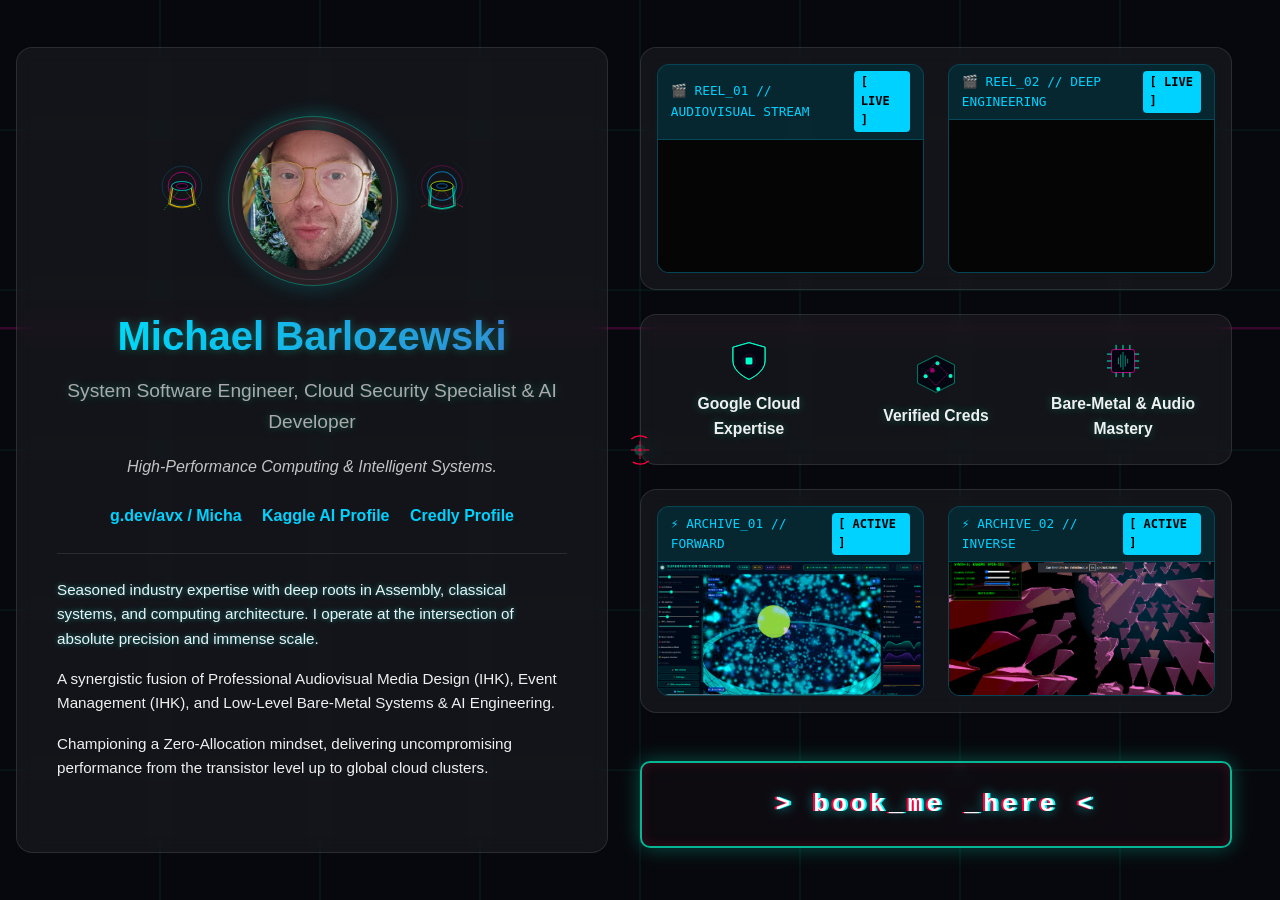
==== index.html @ 61ccd0d4 "init: bare-metal reset" ====
<!-- [2026-08-05] [HTML, Portfolio, Bilingual DACH & Global SEO, Rates & Licensing, Micha] - Organized by Gemini -->
<!DOCTYPE html>
<html lang="en">
<head>
    <meta charset="UTF-8">
    <meta name="viewport" content="width=device-width, initial-scale=1.0">
    <title>Michael Barlozewski | Cloud Security Specialist, Bare-Metal & AI Developer</title>
    
    <!-- Official Canonical Authority -->
    <link rel="canonical" href="https://micha1a.github.io/" />
    
    <!-- Internationalization (i18n) SEO Localization Hreflang Tags -->
    <link rel="alternate" hreflang="x-default" href="https://micha1a.github.io/" />
    <link rel="alternate" hreflang="en" href="https://micha1a.github.io/" />
    <link rel="alternate" hreflang="de" href="https://micha1a.github.io/" />
    
    <!-- Primary SEO Meta Tags (Bilingual Global + DACH Indexed) -->
    <meta name="description" content="Systemsoftware-Entwickler, Cloud Security Specialist & KI-Entwickler in Deutschland & Global. Certified in Azure AI Agents, MLOps, Google Cloud Security & Zero-Allocation O(1) Bare-Metal Architecture.">
    <meta name="keywords" content="Michael Barlozewski, Systemsoftware-Entwickler, Cloud Security Spezialist, KI-Entwickler Deutschland, Rates &amp; Licensing, Tarife &amp; Lizenzen, Bionic Wasm, Quantum Audio, Mediengestaltung IHK, Eventmanagement IHK, Bare-Metal Systems Engineer, Google Cloud Security Specialist, Microsoft Azure AI Specialist, Kaggle AI Developer, MLOps, AI Agents Engineering, High-Performance Computing, Assembly, Zero-Allocation Cloud">
    <meta name="author" content="Michael Barlozewski">
    <meta name="robots" content="index, follow">

    <!-- Open Graph / LinkedIn, Kaggle & WhatsApp Preview (Bilingual Locale Support) -->
    <meta property="og:type" content="profile">
    <meta property="og:url" content="https://micha1a.github.io/">
    <meta property="og:locale" content="en_US">
    <meta property="og:locale:alternate" content="de_DE">
    <meta property="og:title" content="Michael Barlozewski | Cloud Security Specialist & AI Developer">
    <meta property="og:description" content="High-Performance Computing, Google Cloud Security and Enterprise AI Agents Engineering from transistor level to global cloud clusters. Systemsoftware-Entwickler & KI-Architekt.">
    <meta property="og:image" content="https://micha1a.github.io/assets/og-preview.jpg">
    <meta property="og:image:width" content="1200">
    <meta property="og:image:height" content="630">

    <!-- Twitter / X Preview Card -->
    <meta property="twitter:card" content="summary_large_image">
    <meta property="twitter:url" content="https://micha1a.github.io/">
    <meta property="twitter:title" content="Michael Barlozewski | Cloud Security & AI Systems Engineer">
    <meta property="twitter:description" content="High-Performance Computing, Google Cloud Security and Enterprise AI Agents Engineering. Systemsoftware-Entwickler & KI-Spezialist Deutschland.">
    <meta property="twitter:image" content="https://micha1a.github.io/assets/og-preview.jpg">

    <!-- Structured JSON-LD SEO Schema for Google Knowledge Graph & Bots (Dual Language Authority) -->
    <script type="application/ld+json">
    {
      "@context": "https://schema.org",
      "@type": "Person",
      "name": "Michael Barlozewski",
      "jobTitle": [
        "System Software Engineer, Cloud Security Specialist & AI Developer",
        "Systemsoftware-Entwickler, Cloud-Security-Spezialist & KI-Entwickler"
      ],
      "url": "https://micha1a.github.io/",
      "image": "https://micha1a.github.io/assets/og-preview.jpg",
      "sameAs": [
        "https://g.dev/avx",
        "https://www.kaggle.com/michaelbarlozewski",
        "https://www.credly.com/users/_micha_",
        "https://github.com/Micha1A"
      ],
      "knowsAbout": [
        "Google Cloud Security",
        "Microsoft Azure AI",
        "AI Agents Engineering",
        "MLOps Infrastructure",
        "Kaggle Data Science",
        "Bare-Metal Computing",
        "Zero-Allocation O(1) Architecture",
        "Digital Signal Processing",
        "Cybersecurity",
        "Systemsoftware-Entwicklung (Deutschland)",
        "Cloud-Security-Spezialist (DACH)",
        "KI-Entwicklung & High-Performance Computing",
        "Mediengestaltung Bild & Ton (IHK)",
        "Eventmanagement (IHK)",
        "Rechnerarchitektur & Assembly",
        "Quantum Audio Synthesis & DSP",
        "Bionic Wasm UI Architecture",
        "Rates & Licensing (Bilingual B2B)"
      ]
    }
    </script>
    
    <link rel="stylesheet" href="assets/css/style.css">
    <link rel="stylesheet" href="assets/css/matrix_cursor.css">
    <link rel="stylesheet" href="assets/css/avatar_hud.css">
    <link rel="stylesheet" href="assets/css/booking_command.css">
    <link rel="stylesheet" href="assets/css/rates_licensing.css">
    <style>
        :root {
            --bg-color: #0a0a0c;
            --text-main: #f0f0f0;
            --accent: #00d2ff;
            --accent-alt: #3a7bd5;
            --glass-bg: rgba(255, 255, 255, 0.05);
            --glass-border: rgba(255, 255, 255, 0.1);
        }
        * { box-sizing: border-box; }
        body {
            margin: 0;
            padding: 2rem 1rem;
            font-family: 'Inter', -apple-system, BlinkMacSystemFont, "Segoe UI", Roboto, sans-serif;
            background-color: var(--bg-color);
            color: var(--text-main);
            line-height: 1.6;
            min-height: 100vh;
            height: auto;
            overflow-x: hidden;
            overflow-y: auto;
            display: flex;
            align-items: flex-start;
            justify-content: center;
        }
        .hero-bg {
            position: fixed; top:0; left:0; width:100%; height:100%; 
            object-fit: cover; z-index:-1; opacity:0.4; pointer-events: none;
        }
        
        .dashboard {
            width: 95vw;
            height: auto;
            min-height: 85vh;
            max-width: 1400px;
            display: grid;
            grid-template-columns: 1fr 1fr;
            gap: 2rem;
            position: relative;
        }
        
        @media (max-width: 900px) {
            body { 
                height: auto; 
                min-height: 100vh;
                overflow-x: hidden;
                overflow-y: auto; 
                padding: 1rem 0.4rem;
                display: block; 
            }
            .dashboard {
                grid-template-columns: 1fr;
                height: auto;
                width: 100%;
                max-width: 100%;
                margin: 0;
            }
            .panel {
                padding: 1.5rem 0.8rem !important;
                border-radius: 12px;
            }
            .modal-content {
                padding: 1.5rem !important;
            }
            .box-row {
                padding: 1rem 0.6rem !important;
            }
        }

        .panel {
            background: var(--glass-bg);
            border: 1px solid var(--glass-border);
            border-radius: 16px;
            padding: 2.5rem;
            backdrop-filter: blur(10px);
            display: flex;
            flex-direction: column;
            justify-content: center;
        }
        
        .left-panel {
            text-align: center;
            align-items: center;
        }
        
        .avatar-container {
            width: 160px;
            height: 160px;
            border-radius: 50%;
            background: var(--glass-bg);
            border: 1px solid var(--glass-border);
            display: flex;
            align-items: center;
            justify-content: center;
            margin-bottom: 1.5rem;
            cursor: pointer;
            box-shadow: 0 0 20px rgba(0, 210, 255, 0.1);
            transition: transform 0.3s ease, box-shadow 0.3s ease;
        }
        .avatar-container:hover {
            transform: scale(1.05);
            box-shadow: 0 0 30px rgba(0, 210, 255, 0.3);
        }
        .avatar-container img {
            width: 140px;
            height: 140px;
            border-radius: 50%;
            object-fit: cover;
        }
        
        h1 {
            font-size: 2.5rem;
            margin: 0 0 0.5rem 0;
            background: linear-gradient(90deg, var(--accent), var(--accent-alt));
            -webkit-background-clip: text;
            -webkit-text-fill-color: transparent;
        }
        h2 {
            font-size: 1.2rem;
            font-weight: 400;
            margin-bottom: 1rem;
            color: #aaa;
        }
        .motto {
            font-size: 1rem;
            font-style: italic;
            opacity: 0.8;
            margin-bottom: 1.5rem;
        }
        .links a {
            color: var(--accent);
            text-decoration: none;
            margin: 0 0.5rem;
            font-weight: 600;
            border-bottom: 1px solid transparent;
            transition: border-bottom 0.3s ease;
        }
        .links a:hover { border-bottom: 1px solid var(--accent); }
        
        .whoami {
            margin-top: 1.5rem;
            font-size: 0.95rem;
            text-align: left;
            border-top: 1px solid var(--glass-border);
            padding-top: 1.5rem;
        }
        .whoami p { margin-top: 0; margin-bottom: 1rem; }
        
        .right-panel {
            display: flex;
            flex-direction: column;
            gap: 1.5rem;
            padding: 0;
            background: transparent;
            border: none;
            backdrop-filter: none;
            justify-content: space-between;
        }
        
        .box-row {
            background: var(--glass-bg);
            border: 1px solid var(--glass-border);
            border-radius: 16px;
            backdrop-filter: blur(10px);
            display: flex;
            align-items: center;
            justify-content: space-around;
            padding: 1.2rem 1.5rem;
            gap: 1rem;
            flex-wrap: wrap;
            position: relative;
            overflow: hidden;
        }
        .box-row.empty-box {
            border: 1px dashed rgba(255, 255, 255, 0.12);
            background: rgba(255, 255, 255, 0.02);
            min-height: 150px;
            transition: border-color 0.3s ease, background 0.3s ease;
        }
        .box-row.empty-box:hover {
            border-color: rgba(0, 210, 255, 0.3);
            background: rgba(0, 210, 255, 0.04);
        }
        .sub-tile {
            display: flex;
            flex-direction: column;
            align-items: center;
            text-align: center;
            cursor: pointer;
            padding: 1rem;
            border-radius: 12px;
            transition: transform 0.2s cubic-bezier(0.175, 0.885, 0.32, 1.275), background 0.2s ease;
            flex: 1;
            min-width: 140px;
        }
        .sub-tile:hover {
            transform: scale(1.05);
            background: rgba(255, 255, 255, 0.07);
            box-shadow: 0 5px 20px rgba(0, 210, 255, 0.1);
        }
        .sub-tile img {
            width: 56px;
            height: 56px;
            margin-bottom: 0.8rem;
            transition: filter 0.3s ease;
        }
        .sub-tile:hover img {
            filter: drop-shadow(0 0 10px rgba(0, 210, 255, 0.6));
        }
        .sub-tile h3 {
            margin: 0;
            font-size: 1.1rem;
            color: var(--text-main);
            transition: color 0.2s;
            font-weight: 600;
        }
        .sub-tile:hover h3 { color: var(--accent); }

        /* 15% Height Reduction for Badge Row */
        .box-row.badge-row {
            padding: 0.85rem 1.2rem !important;
            min-height: 125px;
            gap: 0.6rem !important;
        }
        .box-row.badge-row .sub-tile {
            padding: 0.6rem 0.8rem !important;
        }
        .box-row.badge-row .sub-tile img {
            width: 46px !important;
            height: 46px !important;
            margin-bottom: 0.4rem !important;
        }
        .box-row.badge-row .sub-tile h3 {
            font-size: 0.98rem !important;
        }

        /* Showcase Row & Dual Sequence Streamers */
        .showcase-row {
            padding: 1rem !important;
            justify-content: space-between !important;
            gap: 1.5rem !important;
        }
        .stream-container {
            flex: 1;
            display: flex;
            flex-direction: column;
            background: rgba(0, 0, 0, 0.5);
            border: 1px solid rgba(0, 210, 255, 0.3);
            border-radius: 12px;
            overflow: hidden;
            cursor: pointer;
            height: 100%;
            min-height: 160px;
            transition: all 0.3s cubic-bezier(0.175, 0.885, 0.32, 1.275);
            position: relative;
        }
        .stream-container:hover {
            transform: translateY(-4px) scale(1.02);
            border-color: var(--accent);
            box-shadow: 0 5px 25px rgba(0, 210, 255, 0.25);
        }
        .stream-header {
            background: rgba(0, 210, 255, 0.15);
            border-bottom: 1px solid rgba(0, 210, 255, 0.2);
            padding: 0.4rem 0.8rem;
            font-family: monospace;
            font-size: 0.8rem;
            color: var(--accent);
            display: flex;
            justify-content: space-between;
            align-items: center;
            user-select: none;
        }
        .stream-tag {
            background: var(--accent);
            color: #000;
            font-weight: bold;
            padding: 0.1rem 0.4rem;
            border-radius: 4px;
            font-size: 0.75rem;
        }
        .sequence-canvas {
            width: 100%;
            height: 100%;
            object-fit: cover;
            display: block;
            background: #050505;
        }
        /* Anti-Scrape & Screenshot Blanket */
        .security-blanket canvas {
            filter: blur(25px) contrast(200%) grayscale(100%) !important;
            opacity: 0.05 !important;
            pointer-events: none !important;
        }

        /* Modal / Pop-up */
        .modal-overlay {
            position: fixed;
            top: 0; left: 0; width: 100%; height: 100%;
            background: rgba(0, 0, 0, 0.85);
            backdrop-filter: blur(12px);
            display: flex;
            align-items: center;
            justify-content: center;
            opacity: 0;
            visibility: hidden;
            pointer-events: none;
            transition: opacity 0.3s ease, visibility 0.3s ease;
            z-index: 1000;
        }
        .modal-overlay.active {
            opacity: 1;
            visibility: visible;
            pointer-events: auto;
        }
        .modal-content {
            background: rgba(10, 10, 12, 0.95);
            border: 1px solid var(--accent);
            border-radius: 16px;
            width: 90%;
            max-width: 600px;
            padding: 3rem;
            transform: scale(0.9);
            transition: transform 0.3s cubic-bezier(0.175, 0.885, 0.32, 1.275);
            position: relative;
            box-shadow: 0 10px 50px rgba(0, 210, 255, 0.25);
        }
        .modal-overlay.active .modal-content {
            transform: scale(1);
        }
        .modal-close {
            position: absolute;
            top: 20px; right: 25px;
            font-size: 2.5rem;
            color: var(--text-main);
            cursor: pointer;
            line-height: 1;
            transition: color 0.2s;
        }
        .modal-close:hover { color: var(--accent); }
        .modal-body h3 {
            margin-top: 0;
            color: var(--accent);
            font-size: 2rem;
            border-bottom: 1px dashed var(--glass-border);
            padding-bottom: 1rem;
            margin-bottom: 1.5rem;
            display: flex;
            align-items: center;
            gap: 1.2rem;
        }
        .modal-body ul {
            padding-left: 1.5rem;
            font-size: 1.15rem;
            margin: 0;
        }
        .modal-body ul li {
            margin-bottom: 1rem;
            color: #ddd;
        }
        
        #terminal-toast {
            position: fixed; bottom: 20px; right: 20px;
            width: 380px; background: rgba(0, 0, 0, 0.95);
            border: 1px solid #0f0; color: #0f0;
            font-family: 'Courier New', Courier, monospace;
            padding: 1rem; border-radius: 8px;
            box-shadow: 0 0 15px rgba(0, 255, 0, 0.2);
            transform: translateX(120%);
            transition: transform 0.3s cubic-bezier(0.175, 0.885, 0.32, 1.275);
            z-index: 9999;
        }
        #terminal-toast.active { transform: translateX(0); }
        #terminal-toast .header { border-bottom: 1px dashed #0f0; padding-bottom: 0.5rem; margin-bottom: 0.5rem; font-weight: bold; }
        #terminal-toast .content { font-size: 0.9rem; line-height: 1.4; }
    </style>
</head>
<body>
    <img src="assets/stitch/hero_grid.svg" class="hero-bg" alt="">

    <!-- ═══ RATES: Mobile scroll-triggered top bar ═══ -->
    <div id="rates-mobile-bar" class="rates-spacer-box" role="button" aria-label="Open Rates and Licensing" tabindex="0">
        <span id="rates-bar-label" class="rates-glitch-text">&gt;Rates_&amp; _Licensing&lt;</span>
    </div>

    <!-- ═══ RATES: Desktop 6s pulse box (top-left) ═══ -->
    <div id="rates-desktop-pulse" role="button" aria-label="Open Rates and Licensing" tabindex="0">
        <div class="rdp-icons">
            <img src="assets/stitch/feynman_rate_icon.svg" class="rdp-icon-glitch" alt="" width="30" height="30">
            <img src="assets/stitch/quantum_audio_icon.svg" class="rdp-icon-glitch" alt="" width="30" height="30" style="animation-delay:0.9s">
            <img src="assets/stitch/enterprise_ai_icon.svg" class="rdp-icon-glitch" alt="" width="30" height="30" style="animation-delay:1.8s">
        </div>
        <span id="rdp-label" class="rdp-label">&gt;Rates_&amp; _Licensing&lt;</span>
    </div>

    <div class="dashboard">
        <div class="panel left-panel">
            <div style="display: flex; align-items: center; justify-content: center; gap: 20px; margin-bottom: 1.5rem;">
                <a href="https://o1.codeberg.page" target="_blank" rel="noopener" style="text-decoration: none; display: flex;">
                    <img src="assets/stitch/bongo_left.svg" alt="Feynman Bongo Left" style="width: 60px; height: auto; opacity: 0.8; flex-shrink: 0; transition: transform 0.3s ease;" onmouseover="this.style.transform='scale(1.1)';" onmouseout="this.style.transform='scale(1)';">
                </a>
                
                <div class="avatar-container" id="avatar-trigger" style="margin-bottom: 0; box-shadow: 0 0 25px rgba(0,255,204,0.15);">
                    <img src="assets/images/michael_barlozewski_400x400.png" alt="Michael Barlozewski - System Software Engineer & Bare-Metal Architect">
                </div>
                
                <a href="https://tops.codeberg.page" target="_blank" rel="noopener" style="text-decoration: none; display: flex;">
                    <img src="assets/stitch/bongo_right.svg" alt="Feynman Bongo Right - Kahan IEEE 754 Homage" style="width: 60px; height: auto; opacity: 0.8; flex-shrink: 0; transition: transform 0.3s ease;" onmouseover="this.style.transform='scale(1.1)';" onmouseout="this.style.transform='scale(1)';">
                </a>
            </div>
            <h1>Michael Barlozewski</h1>
            <h2 data-i18n="subtitle">System Software Engineer, Cloud Security Specialist & AI Developer</h2>
            <div class="motto" data-i18n="motto">High-Performance Computing & Intelligent Systems.</div>
            <div class="links">
                <a href="https://g.dev/avx" target="_blank">g.dev/avx / Micha</a>
                <a href="https://www.kaggle.com/michaelbarlozewski" target="_blank">Kaggle AI Profile</a>
                <a href="https://www.credly.com/users/_micha_" target="_blank">Credly Profile</a>
            </div>
            
            <div class="whoami">
                <p class="glitch-active" data-i18n="whoami1">Seasoned industry expertise with deep roots in Assembly, classical systems, and computing architecture. I operate at the intersection of absolute precision and immense scale.</p>
                <p data-i18n="whoami2">A synergistic fusion of Professional Audiovisual Media Design (IHK), Event Management (IHK), and Low-Level Bare-Metal Systems & AI Engineering.</p>
                <p data-i18n="whoami3">Championing a Zero-Allocation mindset, delivering uncompromising performance from the transistor level up to global cloud clusters.</p>
            </div>
        </div>

        <div class="right-panel">
            <div class="box-row showcase-row">
                <div class="stream-container" id="video-box-1" title="Click to inspect Showreel with sound in O(1) Modal">
                    <div class="stream-header">
                        <span>🎬 REEL_01 // AUDIOVISUAL STREAM</span>
                        <span class="stream-tag">[ LIVE ]</span>
                    </div>
                    <canvas id="canvas-video-1" class="sequence-canvas"></canvas>
                </div>
                <div class="stream-container" id="video-box-2" title="Click to inspect Showreel with sound in O(1) Modal">
                    <div class="stream-header">
                        <span>🎬 REEL_02 // DEEP ENGINEERING</span>
                        <span class="stream-tag">[ LIVE ]</span>
                    </div>
                    <canvas id="canvas-video-2" class="sequence-canvas"></canvas>
                </div>
            </div>

            <div class="box-row badge-row">
                <div class="sub-tile tile" data-modal="modal-gcp">
                    <img src="assets/stitch/security_badge.svg" alt="Google Cloud Security Specialist & Architecture Badge">
                    <h3>Google Cloud Expertise</h3>
                </div>
                <div class="sub-tile tile" data-modal="modal-badges">
                    <img src="assets/stitch/ai_badge.svg" alt="AI & MLOps Verified Credly Badges">
                    <h3>Verified Creds</h3>
                </div>
                <div class="sub-tile tile" data-modal="modal-baremetal">
                    <img src="assets/stitch/baremetal_badge.svg" alt="Bare-Metal Wasm & Zero-Allocation O(1) Audio Mastery">
                    <h3>Bare-Metal & Audio Mastery</h3>
                </div>
            </div>
            
            <div class="box-row showcase-row">
                <div class="stream-container" id="stream-box-1" title="Click to inspect in O(1) Modal">
                    <div class="stream-header">
                        <span>⚡ ARCHIVE_01 // FORWARD</span>
                        <span class="stream-tag">[ ACTIVE ]</span>
                    </div>
                    <canvas id="canvas-stream-1" class="sequence-canvas"></canvas>
                </div>
                <div class="stream-container" id="stream-box-2" title="Click to inspect in O(1) Modal">
                    <div class="stream-header">
                        <span>⚡ ARCHIVE_02 // INVERSE</span>
                        <span class="stream-tag">[ ACTIVE ]</span>
                    </div>
                    <canvas id="canvas-stream-2" class="sequence-canvas"></canvas>
                </div>
            </div>

            <div class="booking-spacer-box">
                <span class="spacer-glitch-text">&gt; book_me _here &lt;</span>
            </div>

            <div id="booking-overlay" class="booking-overlay"></div>
            <div class="booking-command-container">
                <div class="booking-close" id="booking-close" title="Close &amp; Abort Command">&times;</div>
                
                <!-- STITCH-GOTT RABAUKE 1.5s O(1) BARE-METAL TRANSITION SVG SCREEN -->
                <div id="booking-transition-screen" style="display:none; opacity:0; flex-direction:column; align-items:center; justify-content:center; padding:30px 20px; text-align:center; transition:opacity 0.3s ease;">
                    <div class="booking-transition-svg-wrapper">
                        <svg viewBox="0 0 300 130" width="300" height="130" style="overflow:visible;">
                            <defs>
                                <linearGradient id="bm-grad" x1="0" y1="0" x2="1" y2="0">
                                    <stop offset="0%" stop-color="#ffae00" stop-opacity="0.2"/>
                                    <stop offset="50%" stop-color="#00ffcc" stop-opacity="0.95"/>
                                    <stop offset="100%" stop-color="#ffae00" stop-opacity="0.2"/>
                                </linearGradient>
                                <style>
                                    @keyframes spinGear { 0% { transform: rotate(0deg); } 100% { transform: rotate(360deg); } }
                                    @keyframes spinGearRev { 0% { transform: rotate(0deg); } 100% { transform: rotate(-360deg); } }
                                    @keyframes pulseBus { 0%, 100% { stroke-dashoffset: 0; opacity: 1; } 50% { stroke-dashoffset: 24; opacity: 0.5; } }
                                </style>
                            </defs>
                            <!-- Bare-Metal Circuit & Bus Grid -->
                            <g stroke="rgba(0,255,204,0.15)" stroke-width="1">
                                <rect x="15" y="15" width="270" height="100" rx="8" fill="none" stroke-dasharray="6 4"/>
                                <line x1="50" y1="15" x2="50" y2="115"/><line x1="250" y1="15" x2="250" y2="115"/>
                                <line x1="15" y1="65" x2="285" y2="65"/>
                            </g>
                            <!-- Animated SIMD Data Highway (Top & Bottom) -->
                            <path d="M 25,35 L 275,35 M 25,95 L 275,95" fill="none" stroke="url(#bm-grad)" stroke-width="2.5" stroke-dasharray="12 12" style="animation: pulseBus 0.8s linear infinite; filter: drop-shadow(0 0 5px #00ffcc);"/>
                            <!-- Central O(1) Processor Core & Gears -->
                            <g style="transform-origin: 150px 65px;">
                                <!-- Outer Gear -->
                                <polygon points="150,25 158,35 170,35 175,47 187,52 187,65 187,78 175,83 170,95 158,95 150,105 142,95 130,95 125,83 113,78 113,65 113,52 125,47 130,35 142,35" fill="none" stroke="#ffae00" stroke-width="1.5" style="transform-origin: 150px 65px; animation: spinGear 4s linear infinite; filter: drop-shadow(0 0 6px #ffae00);"/>
                                <!-- Inner SIMD Ring -->
                                <circle cx="150" cy="65" r="22" fill="none" stroke="#00ffcc" stroke-width="2" stroke-dasharray="10 5" style="transform-origin: 150px 65px; animation: spinGearRev 2.5s linear infinite; filter: drop-shadow(0 0 6px #00ffcc);"/>
                                <!-- O(1) Center Badge -->
                                <circle cx="150" cy="65" r="12" fill="#0f141e" stroke="#ffae00" stroke-width="1.5"/>
                                <text x="150" y="69" font-size="9" fill="#00ffcc" text-anchor="middle" font-weight="900">O(1)</text>
                            </g>
                        </svg>
                    </div>
                    <div style="color:#00ffcc; font-weight:900; letter-spacing:2px; margin-top:18px; font-size:1.05rem; text-shadow:0 0 10px rgba(0,255,204,0.8);">⚡ ESTABLISHING O(1) BARE-METAL EXECUTIVE LINK...</div>
                    <div style="color:#ffae00; font-size:0.8rem; letter-spacing:2px; margin-top:6px; text-transform:uppercase; font-weight:700;">Zero-Allocation SIMD Bridge Active // Lock-Free Channel</div>
                </div>

                <div id="booking-main-ui" style="transition: opacity 0.3s ease;">
                    <div class="booking-header">
                        <div class="booking-title-wrapper">
                            <span class="pulse-indicator gold"></span>
                            <span>DIRECT EXECUTIVE BOOKING // O(1) INSTANT DISPATCH</span>
                        </div>
                        <span class="booking-tag">STATUS: AVAILABLE FOR HIGH-IMPACT MISSIONS</span>
                    </div>
                    <div class="booking-input-bar">
                        <div class="prompt-symbol">&gt;_</div>
                        <input type="text" id="booking-prompt-input" placeholder="Initiate project command... (e.g. &quot;IHN BRAUCHEN WIR! We need your O(1) mastery&quot;)" autocomplete="off">
                        <button id="booking-dispatch-btn" class="dispatch-btn" title="Send Command">
                            <span>DISPATCH [O(1)]</span>
                            <svg viewBox="0 0 24 24" width="18" height="18"><path fill="currentColor" d="M2.01 21L23 12 2.01 3 2 10l15 2-15 2z"/></svg>
                        </button>
                    </div>
                    <div class="booking-options-hint">
                        <span>⚡ POWERED BY SILICON WEB AUDIO &amp; C-MAJOR SNAP</span> • <span>SELECT TARGET:</span>
                        <span class="target-badge active" data-target="whatsapp">WHATSAPP [INSTANT]</span>
                        <span class="target-badge" data-target="email">ENTERPRISE EMAIL</span>
                    </div>
                </div>
            </div>
        </div>
    </div>

    <!-- ═══ RATES: Overlay & Panel ═══ -->
    <div id="rates-overlay"></div>
    <div id="rates-panel" role="dialog" aria-modal="true" aria-label="Rates and Licensing">
        <button class="rates-close-btn" id="rates-close-btn" title="Close">&times;</button>
        <div class="rates-panel-header">
            <div class="rates-panel-title">
                <span class="rates-pulse-dot"></span>
                <span id="rates-panel-title">⚡ RATES &amp; LICENSING</span>
            </div>
        </div>
        <button class="rates-back-btn" id="rates-back-btn">← BACK</button>
        <div class="rates-scroll-body" id="rates-scroll-body"></div>
    </div>

    <div class="modal-overlay" id="modal-overlay">
        <div class="modal-content">
            <div class="modal-close" id="modal-close">&times;</div>
            <div class="modal-body" id="modal-body-content">
            </div>
        </div>
    </div>

    <div id="terminal-toast">
        <div class="header">⚡ O(1) BARE-METAL COMMAND CONSOLE ACTIVATED</div>
        <div class="content" id="terminal-content">
            Initialize telemetry...<br>
            Allocations: 0<br>
            Latency: 0ms<br>
            System: Optimal
        </div>
    </div>

    <script src="assets/js/i18n.js" defer></script>
    <script src="assets/js/rates_engine.js" defer></script>
    <script src="assets/js/main.js" defer></script>
    <script src="assets/js/sequence_engine.js" defer></script>
    <script src="assets/js/video_engine.js" defer></script>
    <script src="assets/js/matrix_cursor.js" defer></script>
    <script src="assets/js/audio_engine.js" defer></script>
</body>
</html>
---- assets/css/style.css ----
/* [2026-08-01] [CSS, Design System, O(1)] - Organized by Gemini */
:root {
  --bg-color: #0a0a0a;
  --accent-cyan: #00ffcc;
  --accent-magenta: #ff00aa;
  --text-main: #ffffff;
  --glass-bg: rgba(255, 255, 255, 0.05);
  --glass-border: rgba(255, 255, 255, 0.1);
}

* {
  box-sizing: border-box;
  margin: 0;
  padding: 0;
}

body {
  background-color: var(--bg-color);
  color: var(--text-main);
  font-family: 'Segoe UI', Tahoma, Geneva, Verdana, sans-serif;
  min-height: 100vh;
  display: flex;
  flex-direction: column;
  overflow-x: hidden;
}

.hero-section {
  position: relative;
  width: 100vw;
  height: 100vh;
  display: flex;
  justify-content: center;
  align-items: center;
  overflow: hidden;
}

.hero-background {
  position: absolute;
  top: 0;
  left: 0;
  width: 100%;
  height: 100%;
  z-index: -1;
}

.glass-card {
  background: var(--glass-bg);
  backdrop-filter: blur(12px);
  -webkit-backdrop-filter: blur(12px);
  border: 1px solid var(--glass-border);
  border-radius: 16px;
  padding: 2rem;
  transition: transform 0.3s ease, border-color 0.3s ease;
}

.glass-card:hover {
  transform: translateY(-5px);
  border-color: var(--accent-cyan);
  box-shadow: 0 0 15px rgba(0, 255, 204, 0.2);
}

.badge-grid {
  display: grid;
  grid-template-columns: repeat(auto-fit, minmax(200px, 1fr));
  gap: 2rem;
  padding: 2rem;
  max-width: 1200px;
  margin: 0 auto;
}

.badge-item {
  display: flex;
  flex-direction: column;
  align-items: center;
  text-align: center;
}

.badge-icon {
  width: 150px;
  height: 150px;
  margin-bottom: 1rem;
}

h1, h2, h3 {
  color: var(--accent-cyan);
  text-shadow: 0 0 10px rgba(0, 255, 204, 0.3);
}
---- assets/css/matrix_cursor.css ----
/* [2026-08-01] [CSS, O(1), Matrix Cursor & Whoami Glitch, Zero-Allocation] - Organized by Gemini */

body, a, button, input, textarea, select, .tile, .sub-tile, .stream-container, .avatar-container, .modal-close, .whoami {
    cursor: none !important;
}

#matrix-cursor-canvas {
    position: fixed;
    top: 0;
    left: 0;
    width: 100vw;
    height: 100vh;
    background: transparent !important;
    pointer-events: none !important;
    z-index: 1000000;
    contain: strict;
    will-change: transform;
}

.whoami {
    position: relative;
    transition: text-shadow 0.2s ease, filter 0.2s ease;
    will-change: text-shadow, transform;
    user-select: none;
}

.whoami p {
    position: relative;
    transition: transform 0.1s cubic-bezier(0.175, 0.885, 0.32, 1.275), color 0.2s ease;
    will-change: transform, text-shadow;
}

.whoami:hover p, .whoami.matrix-glitching p {
    color: #fff;
    text-shadow: 
        -2px 0 0 rgba(255, 0, 60, 0.9), 
        2px 0 0 rgba(0, 255, 255, 0.9), 
        0 0 10px rgba(255, 0, 60, 0.4);
    animation: whoamiCyberShift 2.5s infinite linear;
}

.whoami p:nth-child(1):hover {
    transform: translate3d(-3px, 0, 0) skewX(-2deg);
    text-shadow: -3px 0 0 #ff003c, 3px 0 0 #00ffff, 0 0 15px rgba(255, 0, 60, 0.8);
}

.whoami p:nth-child(2):hover {
    transform: translate3d(4px, 0, 0) skewX(2deg);
    text-shadow: -4px 0 0 #00ffff, 4px 0 0 #ff003c, 0 0 15px rgba(0, 255, 255, 0.8);
}

.whoami p:nth-child(3):hover {
    transform: translate3d(-2px, -1px, 0) scale(1.01);
    text-shadow: -2px 0 0 #ff003c, 2px 0 0 #ff0000, 0 0 20px rgba(255, 0, 60, 1.0);
}

.whoami.matrix-glitching {
    animation: whoamiGlitchHard 0.3s cubic-bezier(0.25, 0.46, 0.45, 0.94) both;
}

.whoami.matrix-glitching p {
    animation: none;
    color: #ff003c;
    text-shadow: -4px 0 0 #00ffff, 4px 0 0 #ff003c, 0 0 12px #ffffff !important;
    transform: translate3d(2px, 0, 0);
}

.whoami::after {
    content: "";
    position: absolute;
    top: 0; left: 0; width: 100%; height: 100%;
    background: linear-gradient(180deg, 
        transparent 0%, 
        rgba(0, 255, 204, 0.05) 45%, 
        rgba(255, 0, 60, 0.4) 50%, 
        rgba(0, 255, 255, 0.15) 55%, 
        transparent 100%);
    background-size: 100% 20px;
    pointer-events: none !important;
    opacity: 0;
    transition: opacity 0.3s ease;
    mix-blend-mode: screen;
}

.whoami:hover::after, .whoami.matrix-glitching::after {
    opacity: 1;
    animation: systemScanline75Hz 0.13333s linear infinite !important;
}

.stream-container:hover::after {
    content: "";
    position: absolute;
    top: 0; left: 0; width: 100%; height: 100%;
    background: repeating-linear-gradient(0deg, rgba(0,210,255,0.15), rgba(0,210,255,0.15) 1px, transparent 1px, transparent 4px);
    pointer-events: none !important;
    animation: systemScanline75Hz 0.13333s linear infinite !important;
}

@keyframes systemScanline75Hz {
    0% { transform: translate3d(0, -4px, 0); opacity: 0.85; }
    50% { opacity: 1.0; filter: drop-shadow(0 0 6px #00ffff); }
    100% { transform: translate3d(0, 4px, 0); opacity: 0.65; }
}

@keyframes whoamiCyberShift {
    0% {
        text-shadow: -2px 0 0 rgba(255, 0, 60, 0.8), 2px 0 0 rgba(0, 255, 255, 0.8);
        transform: translate3d(0, 0, 0);
    }
    48% {
        text-shadow: -2px 0 0 rgba(255, 0, 60, 0.8), 2px 0 0 rgba(0, 255, 255, 0.8);
        transform: translate3d(0, 0, 0);
    }
    50% {
        text-shadow: 3px 0 0 rgba(0, 255, 255, 1.0), -3px 0 0 rgba(255, 0, 60, 1.0);
        transform: translate3d(-2px, 0, 0) skewX(-1deg);
    }
    52% {
        text-shadow: -2px 0 0 rgba(255, 0, 60, 0.8), 2px 0 0 rgba(0, 255, 255, 0.8);
        transform: translate3d(0, 0, 0) skewX(0deg);
    }
    90% {
        text-shadow: -2px 0 0 rgba(255, 0, 60, 0.8), 2px 0 0 rgba(0, 255, 255, 0.8);
        transform: translate3d(0, 0, 0);
    }
    92% {
        text-shadow: 4px 0 0 #ff003c, -4px 0 0 #00ffff;
        transform: translate3d(2px, 1px, 0) skewX(1deg);
    }
    94% {
        text-shadow: -2px 0 0 rgba(255, 0, 60, 0.8), 2px 0 0 rgba(0, 255, 255, 0.8);
        transform: translate3d(0, 0, 0) skewX(0deg);
    }
    100% {
        text-shadow: -2px 0 0 rgba(255, 0, 60, 0.8), 2px 0 0 rgba(0, 255, 255, 0.8);
        transform: translate3d(0, 0, 0);
    }
}

@keyframes whoamiGlitchHard {
    0% { transform: translate3d(0, 0, 0); }
    20% { transform: translate3d(-5px, 2px, 0) skewX(-5deg); }
    40% { transform: translate3d(6px, -2px, 0) skewX(5deg); }
    60% { transform: translate3d(-3px, 1px, 0) skewX(-2deg); }
    80% { transform: translate3d(4px, -1px, 0) skewX(3deg); }
    100% { transform: translate3d(0, 0, 0) skewX(0deg); }
}

@media (max-width: 900px), (hover: none) and (pointer: coarse) {
    #matrix-cursor-canvas {
        display: none !important;
    }
    body, a, button, input, textarea, select, .tile, .sub-tile, .stream-container, .avatar-container, .modal-close, .whoami {
        cursor: auto !important;
    }
}
---- assets/css/avatar_hud.css ----
/* [2026-08-01] [CSS, Stitch-Bro, Avatar Cyber-HUD Integration, O(1)] - Organized by Gemini */

.avatar-container {
    position: relative;
    overflow: visible !important;
    z-index: 10;
    margin-top: 1rem;
    margin-bottom: 2.2rem;
}

.avatar-container::before {
    content: '';
    position: absolute;
    top: 50%;
    left: 50%;
    width: 260px;
    height: 260px;
    margin-top: -130px;
    margin-left: -130px;
    background: url('../stitch/avatar_hud.svg') no-repeat center center;
    background-size: contain;
    pointer-events: none;
    z-index: -1;
    transition: transform 0.4s cubic-bezier(0.175, 0.885, 0.32, 1.275), filter 0.4s ease;
}

.avatar-container::after {
    content: '';
    position: absolute;
    top: 50%;
    left: 50%;
    width: 168px;
    height: 168px;
    margin-top: -84px;
    margin-left: -84px;
    border-radius: 50%;
    border: 1px solid rgba(0, 255, 204, 0.35);
    box-shadow: 0 0 25px rgba(0, 210, 255, 0.15), inset 0 0 15px rgba(255, 0, 60, 0.25);
    pointer-events: none;
    z-index: 1;
    transition: all 0.3s ease;
}

.avatar-container:hover::before {
    transform: scale(1.08);
    filter: drop-shadow(0 0 12px rgba(0, 255, 204, 0.6)) drop-shadow(0 0 18px rgba(255, 0, 60, 0.45));
}

.avatar-container:hover::after {
    border-color: rgba(255, 0, 60, 0.65);
    box-shadow: 0 0 35px rgba(0, 255, 204, 0.4), inset 0 0 20px rgba(255, 0, 170, 0.45);
    transform: scale(1.02);
}

.cyber-avatar-wrapper {
    position: relative;
    width: 260px;
    height: 260px;
    display: flex;
    align-items: center;
    justify-content: center;
    margin: 1rem auto 2.2rem auto;
    background: url('../stitch/avatar_hud.svg') no-repeat center center;
    background-size: contain;
}

.cyber-avatar-wrapper .avatar-container {
    margin: 0 !important;
    z-index: 2;
}

@media (max-width: 600px) {
    .avatar-container::before {
        width: 220px;
        height: 220px;
        margin-top: -110px;
        margin-left: -110px;
    }
    .avatar-container {
        margin-bottom: 1.5rem;
    }
    .cyber-avatar-wrapper {
        width: 220px;
        height: 220px;
    }
}
---- assets/css/booking_command.css ----
/* [2026-08-01] [CSS, AI Booking Command Bar & Spacer Glitch, O(1)] - Organized by Gemini */

.booking-spacer-box {
    width: 100%;
    margin: 1.5rem 0 0.3rem 0;
    padding: 1.35rem 1.5rem;
    min-height: 76px;
    background: rgba(15, 12, 18, 0.85);
    border: 2px solid rgba(0, 255, 204, 0.7);
    border-radius: 10px;
    box-shadow: 0 0 20px rgba(0, 255, 204, 0.3), inset 0 0 12px rgba(255, 0, 60, 0.2);
    backdrop-filter: blur(12px);
    display: flex;
    align-items: center;
    justify-content: center;
    text-align: center;
    cursor: pointer;
    transition: all 0.3s cubic-bezier(0.175, 0.885, 0.32, 1.275);
    z-index: 50;
    position: relative;
    overflow: hidden;
}

.booking-spacer-box:hover {
    border-color: #ff003c;
    box-shadow: 0 0 30px rgba(255, 0, 60, 0.6), inset 0 0 20px rgba(0, 255, 255, 0.3);
    transform: scale(1.02) translateY(-2px);
}

.spacer-glitch-text {
    font-family: 'Consolas', 'Courier New', monospace;
    font-size: 1.55rem;
    font-weight: 900;
    color: #ffffff;
    letter-spacing: 4px;
    text-shadow: -2px 0 0 #ff003c, 2px 0 0 #00ffff, 0 0 12px rgba(0, 255, 255, 0.8);
    position: relative;
    display: inline-block;
    animation: spacerHyperGlitch 1.8s infinite linear;
}

.whoami p.glitch-active {
    position: relative;
    animation: cyberTextGlitch 4s infinite linear;
    color: #f0f0f0;
    text-shadow: 0 0 5px rgba(0, 255, 255, 0.5);
}

@keyframes spacerHyperGlitch {
    0%, 82%, 100% {
        transform: translate3d(0, 0, 0);
        text-shadow: -2px 0 0 #ff003c, 2px 0 0 #00ffff, 0 0 12px rgba(0, 255, 255, 0.8);
        color: #ffffff;
    }
    84% {
        transform: translate3d(-3px, 1px, 0) skewX(-4deg);
        text-shadow: -3px 0 0 #00ffff, 3px 0 0 #ff003c, 0 0 20px #ffffff;
        color: #ff003c;
    }
    86% {
        transform: translate3d(3px, -2px, 0) skewX(5deg);
        text-shadow: 2px 0 0 #ffb703, -2px 0 0 #00e676, 0 0 15px #00e676;
        color: #00ffff;
    }
    88% {
        transform: translate3d(-1px, 0, 0);
        text-shadow: -2px 0 0 #ff003c, 2px 0 0 #00ffff;
        color: #ffb703;
    }
    92% {
        transform: translate3d(2px, 2px, 0) skewX(-2deg);
        text-shadow: 0 0 20px #ff003c;
        color: #ffffff;
    }
}

@keyframes cyberTextGlitch {
    0%, 88%, 100% {
        transform: translate3d(0, 0, 0);
        text-shadow: 0 0 8px #ffb703, 0 0 15px rgba(0, 230, 118, 0.4);
    }
    90% {
        transform: translate3d(-2px, 1px, 0);
        text-shadow: -2px 0 #ff0055, 2px 0 #00ffff;
    }
    92% {
        transform: translate3d(2px, -1px, 0);
        text-shadow: 2px 0 #00e676, -2px 0 #ffb703;
    }
    94% {
        transform: translate3d(-1px, 0, 0);
        text-shadow: -1px 0 #00ffff, 1px 0 #ff0055;
    }
    96% {
        transform: translate3d(1px, 2px, 0);
        text-shadow: 0 0 15px #00e676;
    }
}

.booking-spacer-box.active {
    border-color: #00e676;
    box-shadow: 0 0 25px rgba(0, 230, 118, 0.5), inset 0 0 15px rgba(0, 230, 118, 0.2);
    background: rgba(10, 25, 15, 0.85);
}

.booking-overlay {
    position: fixed;
    top: 0; left: 0; width: 100vw; height: 100vh;
    background: rgba(5, 4, 8, 0.82);
    backdrop-filter: blur(8px);
    opacity: 0;
    visibility: hidden;
    pointer-events: none;
    transition: opacity 0.35s ease, visibility 0.35s ease;
    z-index: 999990;
}

.booking-overlay.active {
    opacity: 1;
    visibility: visible;
    pointer-events: auto;
}

.booking-close {
    position: absolute;
    top: 18px; right: 22px;
    font-size: 2.3rem;
    color: #ffb703;
    cursor: pointer;
    line-height: 1;
    z-index: 200;
    transition: all 0.2s ease;
}

.booking-close:hover {
    color: #ff003c;
    transform: scale(1.15) rotate(90deg);
    text-shadow: 0 0 15px #ff003c;
}

.booking-command-container {
    position: fixed;
    top: 50%;
    left: 50%;
    transform: translate(-50%, -50%) scale(0.85);
    width: 92%;
    max-width: 780px;
    margin-top: 0;
    max-height: 0;
    padding: 0 2.5rem;
    opacity: 0;
    visibility: hidden;
    pointer-events: none;
    background: rgba(18, 14, 10, 0.96);
    border: 0 solid rgba(255, 183, 3, 0.45);
    border-radius: 16px;
    box-shadow: 0 25px 90px rgba(0, 0, 0, 0.95);
    backdrop-filter: blur(20px);
    overflow: hidden;
    transition: all 0.4s cubic-bezier(0.16, 1, 0.3, 1);
    z-index: 999999;
}

.booking-command-container.active {
    transform: translate(-50%, -50%) scale(1);
    max-height: 550px;
    padding: 2.5rem;
    opacity: 1;
    visibility: visible;
    pointer-events: auto;
    border: 2px solid rgba(255, 183, 3, 0.85);
    box-shadow: 0 25px 90px rgba(0, 0, 0, 0.95), 0 0 60px rgba(255, 183, 3, 0.45), inset 0 0 30px rgba(255, 145, 0, 0.25);
}

.booking-command-container::before {
    content: "";
    position: absolute;
    top: 0; left: 0; width: 100%; height: 2px;
    background: linear-gradient(90deg, transparent, #ffb703, #00e676, #ffb703, transparent);
    background-size: 200% 100%;
    animation: gradientShift 3s linear infinite;
}

.booking-command-container:hover {
    border-color: rgba(255, 183, 3, 1.0);
    box-shadow: 0 25px 90px rgba(0, 0, 0, 0.95), 0 0 70px rgba(255, 183, 3, 0.5), inset 0 0 35px rgba(0, 230, 118, 0.2);
}

.booking-header {
    display: flex;
    align-items: center;
    justify-content: space-between;
    margin-bottom: 1.2rem;
    padding-right: 35px;
    font-family: 'Consolas', 'Courier New', monospace;
    font-size: 0.88rem;
    color: #ffb703;
    letter-spacing: 1px;
}

.booking-title-wrapper {
    display: flex;
    align-items: center;
    gap: 0.6rem;
    font-weight: 700;
    text-shadow: 0 0 8px rgba(255, 183, 3, 0.6);
}

.pulse-indicator.gold {
    width: 10px;
    height: 10px;
    background: #00e676;
    border-radius: 50%;
    box-shadow: 0 0 10px #00e676, 0 0 20px #00e676;
    animation: goldPulse 1.5s infinite alternate;
}

.booking-tag {
    background: rgba(0, 230, 118, 0.15);
    color: #00e676;
    padding: 0.2rem 0.6rem;
    border: 1px solid rgba(0, 230, 118, 0.4);
    border-radius: 4px;
    font-size: 0.75rem;
    font-weight: 700;
    text-shadow: 0 0 6px rgba(0, 230, 118, 0.8);
}

.booking-input-bar {
    display: flex;
    align-items: center;
    background: rgba(8, 7, 5, 0.85);
    border: 1px solid rgba(255, 183, 3, 0.35);
    border-radius: 8px;
    padding: 0.4rem 0.6rem 0.4rem 1rem;
    gap: 0.8rem;
    transition: border 0.3s ease, box-shadow 0.3s ease;
}

.booking-input-bar:focus-within {
    border-color: #ffb703;
    box-shadow: 0 0 20px rgba(255, 183, 3, 0.4), inset 0 0 10px rgba(255, 183, 3, 0.1);
}

.prompt-symbol {
    color: #ffb703;
    font-family: 'Consolas', monospace;
    font-weight: 900;
    font-size: 1.2rem;
    text-shadow: 0 0 8px #ffb703;
}

#booking-prompt-input {
    flex: 1;
    background: transparent;
    border: none;
    color: #ffffff;
    font-family: 'Consolas', 'Courier New', monospace;
    font-size: 0.95rem;
    outline: none;
}

#booking-prompt-input::placeholder {
    color: rgba(255, 183, 3, 0.5);
    font-style: italic;
}

.dispatch-btn {
    display: flex;
    align-items: center;
    gap: 0.5rem;
    background: linear-gradient(135deg, #ffb703, #ff9100);
    color: #0a0a0c;
    font-family: 'Consolas', monospace;
    font-weight: 900;
    font-size: 0.85rem;
    padding: 0.5rem 1.2rem;
    border: none;
    border-radius: 6px;
    box-shadow: 0 0 15px rgba(255, 183, 3, 0.5);
    transition: all 0.2s ease;
    user-select: none;
}

.dispatch-btn:hover {
    background: linear-gradient(135deg, #00e676, #00b248);
    color: #ffffff;
    box-shadow: 0 0 25px rgba(0, 230, 118, 0.8);
    transform: scale(1.04);
}

.dispatch-btn:active {
    transform: scale(0.97);
}

.booking-options-hint {
    display: flex;
    align-items: center;
    justify-content: flex-start;
    gap: 0.8rem;
    margin-top: 0.6rem;
    font-family: 'Consolas', monospace;
    font-size: 0.75rem;
    color: #a0a0a5;
}

.target-badge {
    padding: 0.15rem 0.5rem;
    border-radius: 4px;
    border: 1px solid rgba(255, 255, 255, 0.2);
    cursor: pointer;
    transition: all 0.2s ease;
}

.target-badge.active, .target-badge:hover {
    border-color: #00e676;
    color: #00e676;
    background: rgba(0, 230, 118, 0.15);
    text-shadow: 0 0 6px #00e676;
}

@keyframes goldPulse {
    0% { transform: scale(0.9); box-shadow: 0 0 5px #00e676; }
    100% { transform: scale(1.15); box-shadow: 0 0 15px #00e676, 0 0 25px #ffb703; }
}

@keyframes gradientShift {
    0% { background-position: 0% 0%; }
    100% { background-position: 200% 0%; }
}

@media (max-width: 900px) {
    .booking-command-container {
        top: 5% !important;
        left: 50% !important;
        transform: translate(-50%, -20px) scale(0.9) !important;
        width: 95% !important;
    }
    .booking-command-container.active {
        transform: translate(-50%, 0) scale(1) !important;
        padding: 1.5rem 1.2rem !important;
        max-height: 65vh !important;
        overflow-y: auto !important;
    }
    #booking-prompt-input {
        font-size: 16px !important;
    }
    .booking-header { flex-direction: column; align-items: flex-start; gap: 0.4rem; }
    .booking-options-hint { flex-wrap: wrap; }
    .spacer-glitch-text { font-size: 1.3rem; letter-spacing: 2px; }

    /* Magnetic bottom bar — mobile only */
    .booking-spacer-box {
        position: fixed !important;
        bottom: 0 !important;
        left: 0 !important;
        width: 100% !important;
        margin: 0 !important;
        border-radius: 0 !important;
        border-left: none !important;
        border-right: none !important;
        border-bottom: none !important;
        border-top: 2px solid rgba(0, 255, 204, 0.8) !important;
        z-index: 9000 !important;
        min-height: 60px !important;
        padding: 1rem 1.5rem !important;
        backdrop-filter: blur(18px) !important;
        -webkit-backdrop-filter: blur(18px) !important;
    }
    /* Disable hover scale on mobile — no mouse, prevents jitter */
    .booking-spacer-box:hover {
        transform: none !important;
    }
}
---- assets/css/rates_licensing.css ----
/* [2026-08-04] [CSS, Rates & Licensing, O(1), Mobile+Desktop, Bilingual] - Organized by Gemini */

/* ═══════════════════════════════════════════════════════════════════
   RATES TOP BAR — Mobile scroll-trigger & Desktop pulse-loop
   ═══════════════════════════════════════════════════════════════════ */

.rates-spacer-box {
    width: 100%;
    margin: 0 0 1rem 0;
    padding: 1.1rem 1.5rem;
    min-height: 64px;
    background: rgba(10, 8, 18, 0.88);
    border: 2px solid rgba(0, 168, 255, 0.6);
    border-radius: 10px;
    box-shadow: 0 0 18px rgba(0, 168, 255, 0.25), inset 0 0 10px rgba(255, 0, 170, 0.1);
    backdrop-filter: blur(14px);
    display: flex;
    align-items: center;
    justify-content: center;
    text-align: center;
    cursor: pointer;
    transition: all 0.3s cubic-bezier(0.175, 0.885, 0.32, 1.275);
    z-index: 50;
    position: relative;
    overflow: hidden;
    order: -1; /* sits above other right-panel children */
}

.rates-spacer-box::before {
    content: '';
    position: absolute;
    bottom: 0; left: 0; width: 100%; height: 2px;
    background: linear-gradient(90deg, transparent, #00a8ff, #ff00aa, #00a8ff, transparent);
    background-size: 200% 100%;
    animation: ratesGradientShift 3.5s linear infinite;
}

.rates-spacer-box:hover {
    border-color: #00a8ff;
    box-shadow: 0 0 28px rgba(0, 168, 255, 0.55), inset 0 0 18px rgba(0, 168, 255, 0.15);
    transform: scale(1.02) translateY(-2px);
}

.rates-glitch-text {
    font-family: 'Consolas', 'Courier New', monospace;
    font-size: 1.35rem;
    font-weight: 900;
    color: #ffffff;
    letter-spacing: 3px;
    text-shadow: -2px 0 0 #ff00aa, 2px 0 0 #00a8ff, 0 0 10px rgba(0, 168, 255, 0.7);
    position: relative;
    display: inline-block;
    animation: ratesHyperGlitch 2.2s infinite linear;
}

@keyframes ratesHyperGlitch {
    0%, 85%, 100% {
        transform: translate3d(0, 0, 0);
        text-shadow: -2px 0 0 #ff00aa, 2px 0 0 #00a8ff, 0 0 10px rgba(0, 168, 255, 0.7);
        color: #ffffff;
    }
    87% {
        transform: translate3d(-3px, 1px, 0) skewX(-4deg);
        text-shadow: -3px 0 0 #00a8ff, 3px 0 0 #ff00aa, 0 0 18px #ffffff;
        color: #00a8ff;
    }
    89% {
        transform: translate3d(3px, -2px, 0) skewX(4deg);
        text-shadow: 2px 0 0 #ffd700, -2px 0 0 #39ff14;
        color: #ffffff;
    }
    93% {
        transform: translate3d(1px, 0, 0);
        color: #ff00aa;
    }
}

@keyframes ratesGradientShift {
    0%   { background-position: 0% 0%; }
    100% { background-position: 200% 0%; }
}

/* ═══════════════════════════════════════════════════════════════════
   RATES FULL-SCREEN OVERLAY
   ═══════════════════════════════════════════════════════════════════ */

#rates-overlay {
    position: fixed;
    top: 0; left: 0; width: 100%; height: 100%;
    background: rgba(5, 3, 12, 0.88);
    backdrop-filter: blur(14px);
    opacity: 0;
    visibility: hidden;
    pointer-events: none;
    transition: opacity 0.35s ease, visibility 0.35s ease;
    z-index: 99998;
}
#rates-overlay.active {
    opacity: 1;
    visibility: visible;
    pointer-events: auto;
}

/* ═══════════════════════════════════════════════════════════════════
   RATES PANEL (the sliding drawer)
   ═══════════════════════════════════════════════════════════════════ */

#rates-panel {
    position: fixed;
    top: 50%; left: 50%;
    transform: translate(-50%, -48%) scale(0.9);
    width: 94%;
    max-width: 820px;
    max-height: 88vh;
    background: rgba(12, 10, 22, 0.97);
    border: 2px solid rgba(0, 168, 255, 0.7);
    border-radius: 18px;
    box-shadow: 0 0 60px rgba(0, 168, 255, 0.35), 0 30px 90px rgba(0, 0, 0, 0.9);
    padding: 2rem 2rem 1.5rem;
    overflow: hidden;
    opacity: 0;
    visibility: hidden;
    pointer-events: none;
    transition: all 0.42s cubic-bezier(0.16, 1, 0.3, 1);
    z-index: 99999;
    display: flex;
    flex-direction: column;
}
#rates-panel.active {
    transform: translate(-50%, -50%) scale(1);
    opacity: 1;
    visibility: visible;
    pointer-events: auto;
}

/* top line accent */
#rates-panel::before {
    content: '';
    position: absolute;
    top: 0; left: 0; width: 100%; height: 2px;
    background: linear-gradient(90deg, transparent, #00a8ff, #ff00aa, #ffd700, transparent);
    background-size: 200% 100%;
    animation: ratesGradientShift 3s linear infinite;
}
/* bottom separator line (mirrors booking bar's top accent) */
#rates-panel::after {
    content: '';
    position: absolute;
    bottom: 0; left: 0; width: 100%; height: 2px;
    background: linear-gradient(90deg, transparent, #00a8ff, #ff00aa, #00a8ff, transparent);
    background-size: 200% 100%;
    animation: ratesGradientShift 3.5s linear infinite reverse;
}

.rates-panel-header {
    display: flex;
    align-items: center;
    justify-content: space-between;
    margin-bottom: 1.2rem;
    padding-right: 30px;
    font-family: 'Consolas', 'Courier New', monospace;
}

.rates-panel-title {
    font-size: 1.1rem;
    font-weight: 700;
    color: #00a8ff;
    letter-spacing: 2px;
    text-shadow: 0 0 10px rgba(0, 168, 255, 0.5);
    display: flex;
    align-items: center;
    gap: 0.6rem;
}

.rates-pulse-dot {
    width: 9px;
    height: 9px;
    background: #00a8ff;
    border-radius: 50%;
    box-shadow: 0 0 8px #00a8ff, 0 0 18px #00a8ff;
    animation: ratesDotPulse 1.6s infinite alternate;
}

@keyframes ratesDotPulse {
    0%   { transform: scale(0.85); box-shadow: 0 0 5px #00a8ff; }
    100% { transform: scale(1.2);  box-shadow: 0 0 14px #00a8ff, 0 0 28px #ff00aa; }
}

.rates-close-btn {
    position: absolute;
    top: 18px; right: 20px;
    font-size: 2.1rem;
    color: #00a8ff;
    cursor: pointer;
    line-height: 1;
    transition: all 0.2s ease;
    z-index: 10;
}
.rates-close-btn:hover {
    color: #ff00aa;
    transform: scale(1.15) rotate(90deg);
    text-shadow: 0 0 14px #ff00aa;
}

/* ═══════════════════════════════════════════════════════════════════
   BACK BUTTON (Level 2 → Level 1)
   ═══════════════════════════════════════════════════════════════════ */

.rates-back-btn {
    display: none;
    align-items: center;
    gap: 0.5rem;
    background: transparent;
    border: 1px solid rgba(0, 168, 255, 0.4);
    color: #00a8ff;
    font-family: 'Consolas', monospace;
    font-size: 0.8rem;
    font-weight: 700;
    padding: 0.3rem 0.8rem;
    border-radius: 6px;
    cursor: pointer;
    transition: all 0.2s ease;
    letter-spacing: 1px;
    margin-bottom: 1rem;
}
.rates-back-btn:hover {
    background: rgba(0, 168, 255, 0.12);
    border-color: #00a8ff;
    text-shadow: 0 0 8px #00a8ff;
}
.rates-back-btn.visible { display: flex; }

/* ═══════════════════════════════════════════════════════════════════
   SCROLLABLE CONTENT AREA
   ═══════════════════════════════════════════════════════════════════ */

.rates-scroll-body {
    flex: 1;
    overflow-y: auto;
    padding-right: 4px;
    scrollbar-width: thin;
    scrollbar-color: rgba(0, 168, 255, 0.4) transparent;
}
.rates-scroll-body::-webkit-scrollbar { width: 4px; }
.rates-scroll-body::-webkit-scrollbar-track { background: transparent; }
.rates-scroll-body::-webkit-scrollbar-thumb {
    background: rgba(0, 168, 255, 0.4);
    border-radius: 2px;
}

/* ═══════════════════════════════════════════════════════════════════
   LEVEL 1 — CATEGORY GRID
   ═══════════════════════════════════════════════════════════════════ */

.rates-cat-grid {
    display: grid;
    grid-template-columns: repeat(auto-fill, minmax(160px, 1fr));
    gap: 1rem;
    animation: ratesFadeIn 0.3s ease;
}

.rates-cat-card {
    display: flex;
    flex-direction: column;
    align-items: center;
    justify-content: center;
    gap: 0.7rem;
    padding: 1.2rem 0.8rem;
    background: rgba(255, 255, 255, 0.04);
    border: 1px solid rgba(0, 168, 255, 0.25);
    border-radius: 12px;
    cursor: pointer;
    text-align: center;
    transition: all 0.25s cubic-bezier(0.175, 0.885, 0.32, 1.275);
    position: relative;
    overflow: hidden;
}
.rates-cat-card:hover {
    transform: translateY(-4px) scale(1.04);
    border-color: #00a8ff;
    background: rgba(0, 168, 255, 0.08);
    box-shadow: 0 8px 28px rgba(0, 168, 255, 0.2);
}
.rates-cat-card:hover img {
    filter: drop-shadow(0 0 10px rgba(0, 168, 255, 0.7));
}

.rates-cat-card img {
    width: 52px;
    height: 52px;
    transition: filter 0.3s ease;
}

.rates-cat-card-label {
    font-family: 'Consolas', monospace;
    font-size: 0.75rem;
    font-weight: 700;
    color: #c0c0d0;
    letter-spacing: 1px;
    text-transform: uppercase;
    line-height: 1.3;
    transition: color 0.2s;
}
.rates-cat-card:hover .rates-cat-card-label { color: #00a8ff; }

/* section heading lines between cards */
.rates-section-heading {
    grid-column: 1 / -1;
    font-family: 'Consolas', monospace;
    font-size: 0.7rem;
    font-weight: 700;
    color: rgba(0, 168, 255, 0.6);
    letter-spacing: 3px;
    text-transform: uppercase;
    padding: 0.5rem 0 0.3rem;
    border-bottom: 1px solid rgba(0, 168, 255, 0.15);
    margin-top: 0.4rem;
}

/* ═══════════════════════════════════════════════════════════════════
   LEVEL 2 — DETAIL VIEW
   ═══════════════════════════════════════════════════════════════════ */

.rates-detail-view {
    animation: ratesFadeIn 0.3s ease;
}

.rates-detail-header {
    display: flex;
    align-items: center;
    gap: 1rem;
    margin-bottom: 1.4rem;
    padding-bottom: 1rem;
    border-bottom: 1px dashed rgba(0, 168, 255, 0.25);
}

.rates-detail-header img {
    width: 44px;
    height: 44px;
    filter: drop-shadow(0 0 8px rgba(0, 168, 255, 0.5));
}

.rates-detail-header h3 {
    margin: 0;
    font-family: 'Consolas', monospace;
    font-size: 1.15rem;
    color: #00a8ff;
    text-shadow: 0 0 8px rgba(0, 168, 255, 0.4);
    letter-spacing: 1px;
}

.rates-price-tag {
    display: inline-block;
    background: rgba(0, 168, 255, 0.12);
    border: 1px solid rgba(0, 168, 255, 0.4);
    color: #00ffcc;
    font-family: 'Consolas', monospace;
    font-size: 1.05rem;
    font-weight: 900;
    padding: 0.35rem 1rem;
    border-radius: 6px;
    margin-bottom: 1.2rem;
    letter-spacing: 1px;
    text-shadow: 0 0 10px rgba(0, 255, 204, 0.4);
    box-shadow: 0 0 14px rgba(0, 255, 204, 0.15);
}

.rates-detail-rows {
    display: flex;
    flex-direction: column;
    gap: 0.9rem;
}

.rates-detail-row {
    display: flex;
    gap: 0.8rem;
    background: rgba(255, 255, 255, 0.03);
    border: 1px solid rgba(255, 255, 255, 0.07);
    border-left: 3px solid rgba(0, 168, 255, 0.5);
    border-radius: 8px;
    padding: 0.8rem 1rem;
}

.rates-detail-row-icon {
    width: 26px;
    height: 26px;
    flex-shrink: 0;
}

.rates-detail-row-icon img {
    width: 100%;
    height: 100%;
}

.rates-detail-row-content {
    flex: 1;
}

.rates-detail-row-title {
    font-family: 'Consolas', monospace;
    font-size: 0.75rem;
    font-weight: 700;
    color: rgba(0, 168, 255, 0.7);
    letter-spacing: 2px;
    text-transform: uppercase;
    margin-bottom: 0.3rem;
}

.rates-detail-row-text {
    font-size: 0.9rem;
    color: #c8c8d8;
    line-height: 1.5;
}

/* Payment milestone blocks */
.rates-milestone-grid {
    display: grid;
    grid-template-columns: repeat(3, 1fr);
    gap: 0.8rem;
    margin-bottom: 1rem;
}
.rates-milestone-card {
    display: flex;
    flex-direction: column;
    align-items: center;
    justify-content: center;
    padding: 1rem 0.6rem;
    border-radius: 10px;
    border: 1px solid rgba(255, 215, 0, 0.25);
    background: rgba(255, 215, 0, 0.05);
    text-align: center;
    gap: 0.4rem;
}
.rates-milestone-pct {
    font-family: 'Consolas', monospace;
    font-size: 1.6rem;
    font-weight: 900;
    text-shadow: 0 0 12px currentColor;
}
.rates-milestone-pct.cyan   { color: #00ffcc; }
.rates-milestone-pct.blue   { color: #00a8ff; }
.rates-milestone-pct.gold   { color: #ffd700; }
.rates-milestone-label {
    font-family: 'Consolas', monospace;
    font-size: 0.65rem;
    color: #888;
    letter-spacing: 1px;
    text-transform: uppercase;
}
.rates-milestone-desc {
    font-size: 0.78rem;
    color: #aaa;
    line-height: 1.4;
}

/* B2B notice block */
.rates-b2b-block {
    margin-top: 0.8rem;
    padding: 0.8rem 1rem;
    border-radius: 8px;
    border: 1px solid rgba(57, 255, 20, 0.25);
    background: rgba(57, 255, 20, 0.04);
    font-size: 0.85rem;
    color: #b0b0c0;
    line-height: 1.5;
}
.rates-b2b-block strong { color: #39ff14; }

/* ═══════════════════════════════════════════════════════════════════
   FADE ANIMATION
   ═══════════════════════════════════════════════════════════════════ */

@keyframes ratesFadeIn {
    from { opacity: 0; transform: translateY(8px); }
    to   { opacity: 1; transform: translateY(0); }
}

/* ═══════════════════════════════════════════════════════════════════
   DESKTOP: TOP-LEFT PULSE BOX (6s appear → disappear loop)
   ═══════════════════════════════════════════════════════════════════ */

#rates-desktop-pulse {
    position: fixed;
    top: 22px;
    left: 22px;
    z-index: 8500;
    cursor: pointer;
    display: none; /* shown only on desktop via JS */
    flex-direction: column;
    align-items: flex-start;
    gap: 0.5rem;
    background: rgba(10, 8, 20, 0.92);
    border: 2px solid rgba(0, 168, 255, 0.65);
    border-radius: 12px;
    padding: 0.85rem 1.2rem;
    box-shadow: 0 0 22px rgba(0, 168, 255, 0.3), inset 0 0 10px rgba(255, 0, 170, 0.08);
    backdrop-filter: blur(16px);
    transition: opacity 0.5s ease, transform 0.5s ease;
    pointer-events: auto;
    min-width: 180px;
}

#rates-desktop-pulse::after {
    content: '';
    position: absolute;
    bottom: 0; left: 0; width: 100%; height: 2px;
    background: linear-gradient(90deg, transparent, #00a8ff, #ff00aa, transparent);
    background-size: 200% 100%;
    animation: ratesGradientShift 2.5s linear infinite;
    border-radius: 0 0 12px 12px;
}

#rates-desktop-pulse.rdp-hidden {
    opacity: 0;
    pointer-events: none;
    transform: translateY(-8px) scale(0.95);
}

.rdp-icons {
    display: flex;
    gap: 0.4rem;
    align-items: center;
}

.rdp-icon-glitch {
    width: 30px;
    height: 30px;
    animation: rdpIconGlitch 2.8s infinite linear;
}

@keyframes rdpIconGlitch {
    0%, 90%, 100% { filter: none; transform: translate(0, 0); }
    92%  { filter: hue-rotate(120deg) brightness(1.8); transform: translate(-2px, 1px); }
    94%  { filter: hue-rotate(240deg) saturate(2); transform: translate(2px, -1px); }
    96%  { filter: brightness(2); transform: translate(0, 0); }
}

.rdp-label {
    font-family: 'Consolas', 'Courier New', monospace;
    font-size: 0.9rem;
    font-weight: 900;
    color: #ffffff;
    letter-spacing: 2px;
    text-shadow: -1px 0 0 #ff00aa, 1px 0 0 #00a8ff;
    white-space: nowrap;
}

/* ═══════════════════════════════════════════════════════════════════
   MOBILE: SCROLL-TRIGGERED TOP BAR
   ═══════════════════════════════════════════════════════════════════ */

@media (max-width: 900px) {
    .rates-spacer-box {
        position: fixed !important;
        top: 0 !important;
        left: 0 !important;
        width: 100% !important;
        margin: 0 !important;
        border-radius: 0 !important;
        border-left: none !important;
        border-right: none !important;
        border-top: none !important;
        border-bottom: 2px solid rgba(0, 168, 255, 0.7) !important;
        z-index: 9100 !important;
        min-height: 54px !important;
        padding: 0.8rem 1.2rem !important;
        backdrop-filter: blur(18px) !important;
        -webkit-backdrop-filter: blur(18px) !important;
        /* hidden by default — shown via JS scroll trigger */
        opacity: 0;
        pointer-events: none;
        transform: translateY(-100%);
        transition: opacity 0.35s ease, transform 0.35s ease;
    }

    .rates-spacer-box.rates-top-visible {
        opacity: 1;
        pointer-events: auto;
        transform: translateY(0);
    }

    .rates-spacer-box:hover {
        transform: translateY(0) !important;
    }

    .rates-glitch-text { font-size: 1.1rem; letter-spacing: 2px; }

    #rates-panel {
        top: 0;
        left: 0;
        transform: translateY(-20px) scale(0.97);
        width: 100%;
        max-width: 100%;
        border-radius: 0 0 18px 18px;
        max-height: 85vh;
        padding: 1.4rem 1rem 1rem;
    }
    #rates-panel.active {
        transform: translateY(0) scale(1);
    }

    .rates-cat-grid {
        grid-template-columns: repeat(2, 1fr);
        gap: 0.8rem;
    }

    .rates-milestone-grid {
        grid-template-columns: repeat(3, 1fr);
        gap: 0.5rem;
    }

    #rates-desktop-pulse { display: none !important; }
}

/* Desktop: hide mobile bar, show desktop pulse instead */
@media (min-width: 901px) {
    .rates-spacer-box {
        display: none !important;
    }
}
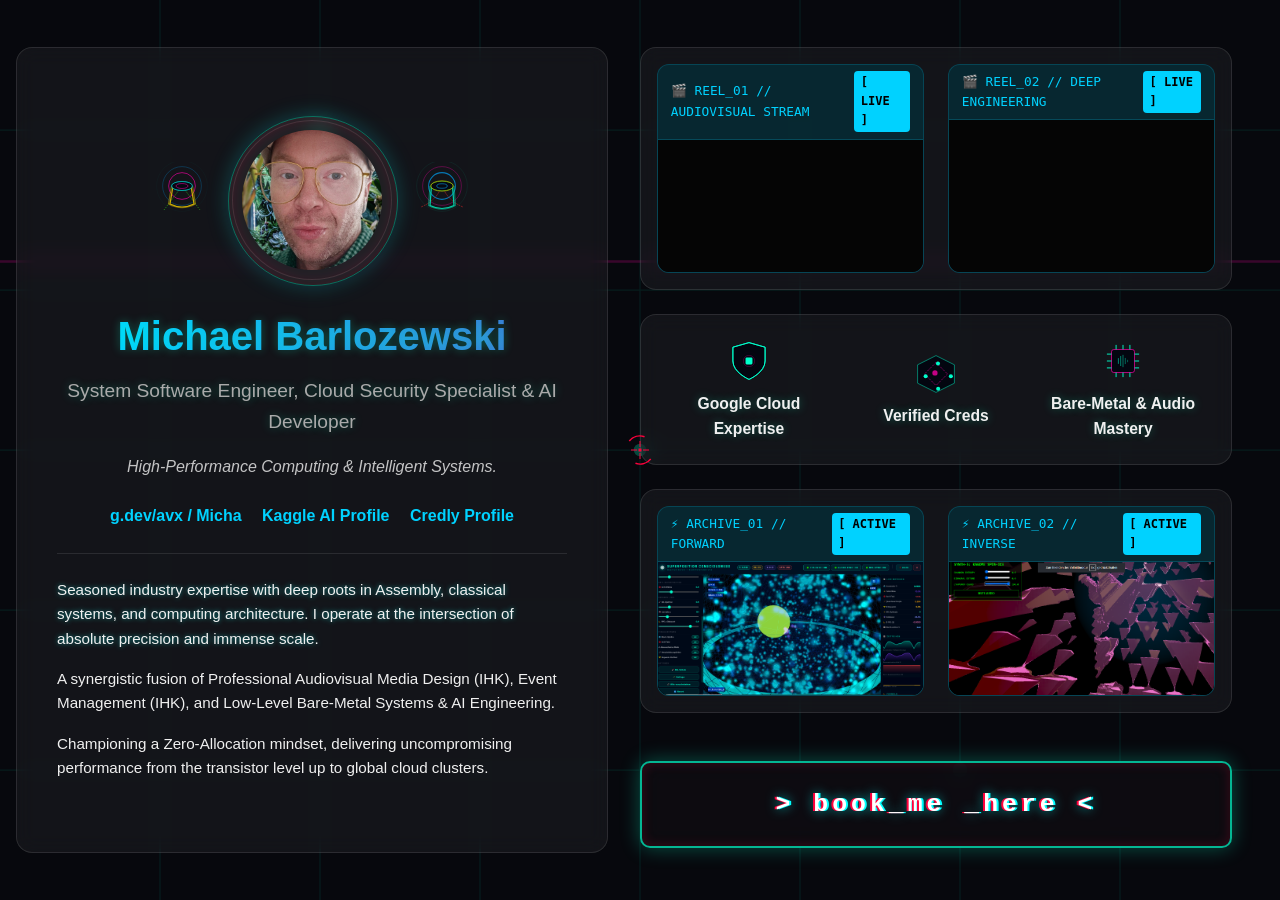
==== commit def2a829: "chore(seo): update metadata and sitemap for ONNX, WebNN, WebGPU & Bionic NN/UI+" ====
--- a/index.html
+++ b/index.html
@@ -15,8 +15,8 @@
     <link rel="alternate" hreflang="de" href="https://micha1a.github.io/" />
     
     <!-- Primary SEO Meta Tags (Bilingual Global + DACH Indexed) -->
-    <meta name="description" content="Systemsoftware-Entwickler, Cloud Security Specialist & KI-Entwickler in Deutschland & Global. Certified in Azure AI Agents, MLOps, Google Cloud Security & Zero-Allocation O(1) Bare-Metal Architecture.">
-    <meta name="keywords" content="Michael Barlozewski, Systemsoftware-Entwickler, Cloud Security Spezialist, KI-Entwickler Deutschland, Rates &amp; Licensing, Tarife &amp; Lizenzen, Bionic Wasm, Quantum Audio, Mediengestaltung IHK, Eventmanagement IHK, Bare-Metal Systems Engineer, Google Cloud Security Specialist, Microsoft Azure AI Specialist, Kaggle AI Developer, MLOps, AI Agents Engineering, High-Performance Computing, Assembly, Zero-Allocation Cloud">
+    <meta name="description" content="Systemsoftware-Entwickler, Cloud Security Specialist & KI-Entwickler in Deutschland & Global. Certified in Azure AI Agents, MLOps, ONNX, WebNN, Google Cloud Security & Zero-Allocation O(1) Bare-Metal Architecture.">
+    <meta name="keywords" content="Michael Barlozewski, Systemsoftware-Entwickler, Cloud Security Spezialist, KI-Entwickler Deutschland, Rates &amp; Licensing, Tarife &amp; Lizenzen, Bionic Wasm, Bionic NN/UI+, ONNX, WebNN, WebGPU, Quantum Audio, Mediengestaltung IHK, Eventmanagement IHK, Bare-Metal Systems Engineer, Google Cloud Security Specialist, Microsoft Azure AI Specialist, Kaggle AI Developer, MLOps, AI Agents Engineering, High-Performance Computing, Assembly, Zero-Allocation Cloud">
     <meta name="author" content="Michael Barlozewski">
     <meta name="robots" content="index, follow">
 
@@ -57,7 +57,9 @@
         "https://github.com/Micha1A"
       ],
       "knowsAbout": [
-        "Google Cloud Security",
+          "Bionic Web Architecture",
+          "Neural Network Interfaces (ONNX, WebNN, WebGPU)",
+          "Google Cloud Security",
         "Microsoft Azure AI",
         "AI Agents Engineering",
         "MLOps Infrastructure",
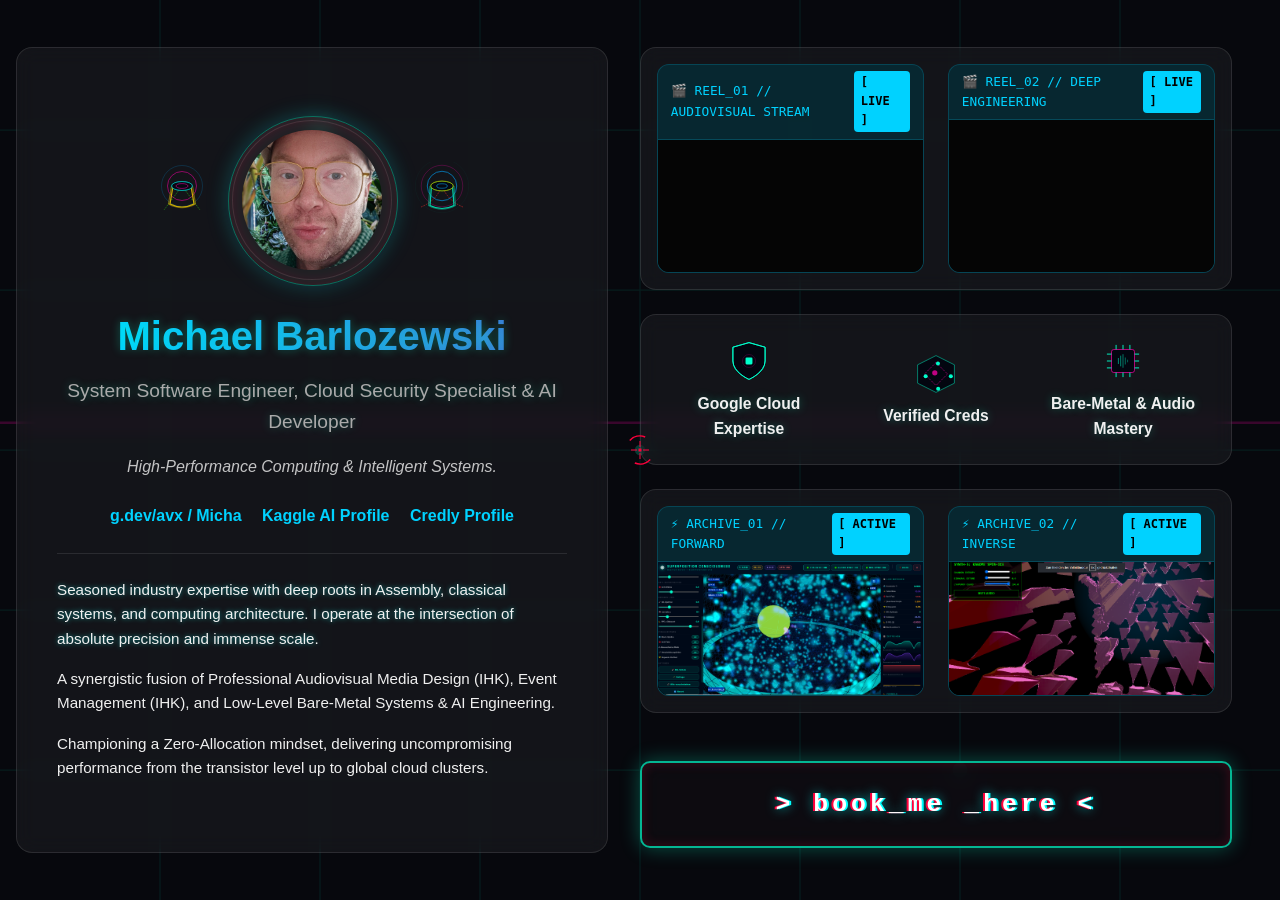
==== commit 571e6c6a: "chore(seo): update image alt tags with bilingual keywords and ONNX/WebNN" ====
--- a/index.html
+++ b/index.html
@@ -489,7 +489,7 @@
                 </a>
                 
                 <div class="avatar-container" id="avatar-trigger" style="margin-bottom: 0; box-shadow: 0 0 25px rgba(0,255,204,0.15);">
-                    <img src="assets/images/michael_barlozewski_400x400.png" alt="Michael Barlozewski - System Software Engineer & Bare-Metal Architect">
+                    <img src="assets/images/michael_barlozewski_400x400.png" alt="Michael Barlozewski - System Software Engineer, AI Developer & Bare-Metal Architect (Systemsoftware-Entwickler & KI-Architekt)">
                 </div>
                 
                 <a href="https://tops.codeberg.page" target="_blank" rel="noopener" style="text-decoration: none; display: flex;">
@@ -532,15 +532,15 @@
 
             <div class="box-row badge-row">
                 <div class="sub-tile tile" data-modal="modal-gcp">
-                    <img src="assets/stitch/security_badge.svg" alt="Google Cloud Security Specialist & Architecture Badge">
+                    <img src="assets/stitch/security_badge.svg" alt="Google Cloud Security Specialist & Architecture Badge (Cloud-Security-Spezialist)">
                     <h3>Google Cloud Expertise</h3>
                 </div>
                 <div class="sub-tile tile" data-modal="modal-badges">
-                    <img src="assets/stitch/ai_badge.svg" alt="AI & MLOps Verified Credly Badges">
+                    <img src="assets/stitch/ai_badge.svg" alt="AI & MLOps Verified Credly Badges (KI-Entwicklung, ONNX, WebNN, Bionic UI)">
                     <h3>Verified Creds</h3>
                 </div>
                 <div class="sub-tile tile" data-modal="modal-baremetal">
-                    <img src="assets/stitch/baremetal_badge.svg" alt="Bare-Metal Wasm & Zero-Allocation O(1) Audio Mastery">
+                    <img src="assets/stitch/baremetal_badge.svg" alt="Bare-Metal Wasm, ONNX, WebNN & Zero-Allocation O(1) Audio Mastery (Systemsoftware-Entwicklung)">
                     <h3>Bare-Metal & Audio Mastery</h3>
                 </div>
             </div>
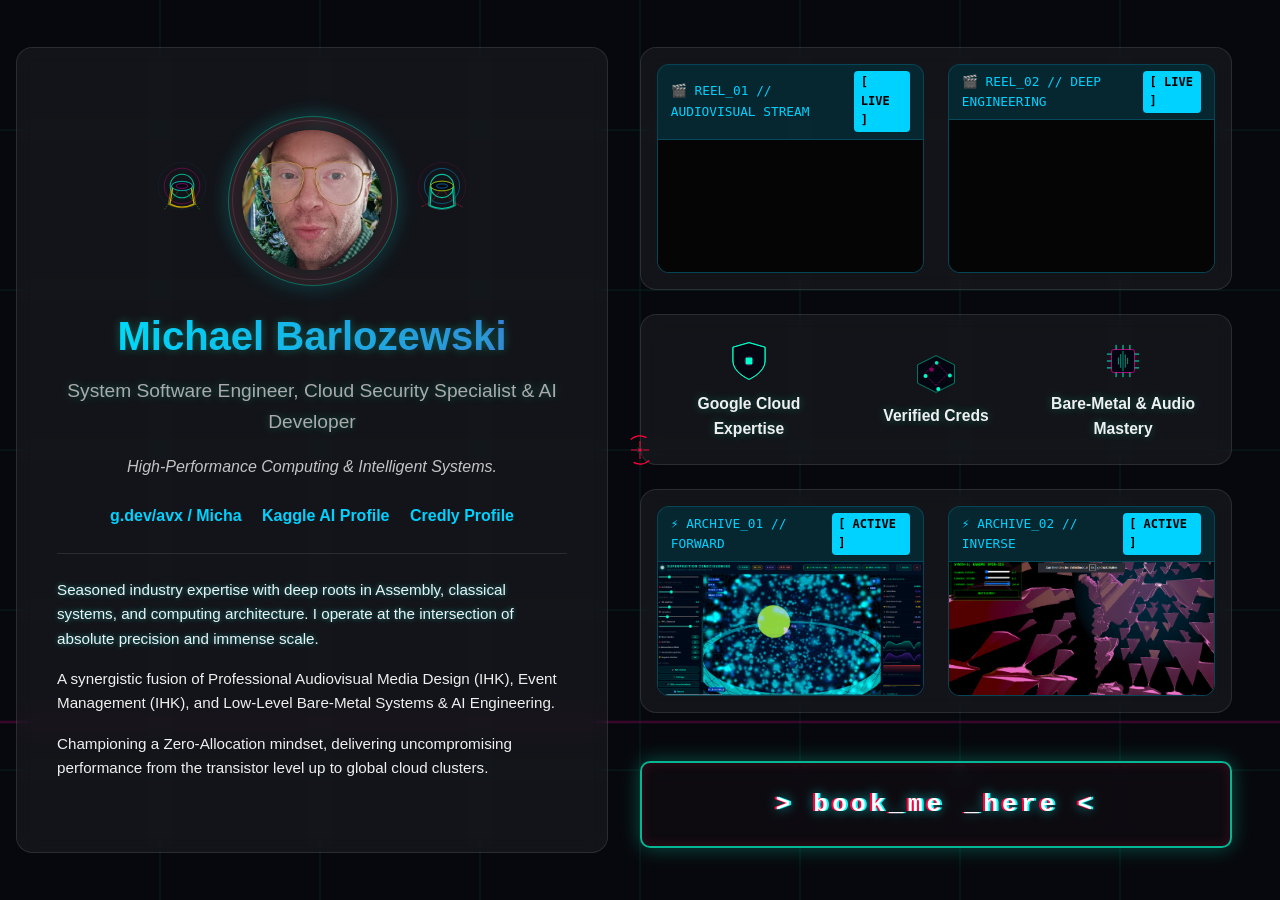
==== commit ae4bceb8: "SEO: Purge Azure, refocus on Client-Side AI, WebNN, ONNX, PWA, DSGVO, Google ecosystem" ====
--- a/index.html
+++ b/index.html
@@ -15,8 +15,8 @@
     <link rel="alternate" hreflang="de" href="https://micha1a.github.io/" />
     
     <!-- Primary SEO Meta Tags (Bilingual Global + DACH Indexed) -->
-    <meta name="description" content="Systemsoftware-Entwickler, Cloud Security Specialist & KI-Entwickler in Deutschland & Global. Certified in Azure AI Agents, MLOps, ONNX, WebNN, Google Cloud Security & Zero-Allocation O(1) Bare-Metal Architecture.">
-    <meta name="keywords" content="Michael Barlozewski, Systemsoftware-Entwickler, Cloud Security Spezialist, KI-Entwickler Deutschland, Rates &amp; Licensing, Tarife &amp; Lizenzen, Bionic Wasm, Bionic NN/UI+, ONNX, WebNN, WebGPU, Quantum Audio, Mediengestaltung IHK, Eventmanagement IHK, Bare-Metal Systems Engineer, Google Cloud Security Specialist, Microsoft Azure AI Specialist, Kaggle AI Developer, MLOps, AI Agents Engineering, High-Performance Computing, Assembly, Zero-Allocation Cloud">
+    <meta name="description" content="Systemsoftware-Entwickler, Cloud Security Specialist &amp; KI-Entwickler in Deutschland &amp; Global. Client-Side AI (WebNN, ONNX, WebGPU), Progressive Web Apps, Google Cloud Security &amp; Zero-Allocation O(1) Bare-Metal Architecture.">
+    <meta name="keywords" content="Michael Barlozewski, Systemsoftware-Entwickler, Cloud Security Spezialist, KI-Entwickler Deutschland, Rates &amp; Licensing, Tarife &amp; Lizenzen, Bionic Wasm, Bionic NN/UI+, ONNX, WebNN, WebGPU, Quantum Audio, Mediengestaltung IHK, Eventmanagement IHK, Bare-Metal Systems Engineer, Google Cloud Security Specialist, Client-Side AI, Progressive Web App, PWA, WebGL, Audio-Worklet, DSGVO, Frontend-Only, Kaggle AI Developer, MLOps, AI Agents Engineering, High-Performance Computing, Assembly, Zero-Allocation Cloud">
     <meta name="author" content="Michael Barlozewski">
     <meta name="robots" content="index, follow">
 
@@ -60,7 +60,10 @@
           "Bionic Web Architecture",
           "Neural Network Interfaces (ONNX, WebNN, WebGPU)",
           "Google Cloud Security",
-        "Microsoft Azure AI",
+        "Client-Side AI Engineering (WebNN, ONNX, WebGPU)",
+        "Progressive Web Apps (PWA)",
+        "Audio-Worklet & Web Audio API",
+        "DSGVO-Compliant Frontend-Only Architecture",
         "AI Agents Engineering",
         "MLOps Infrastructure",
         "Kaggle Data Science",
